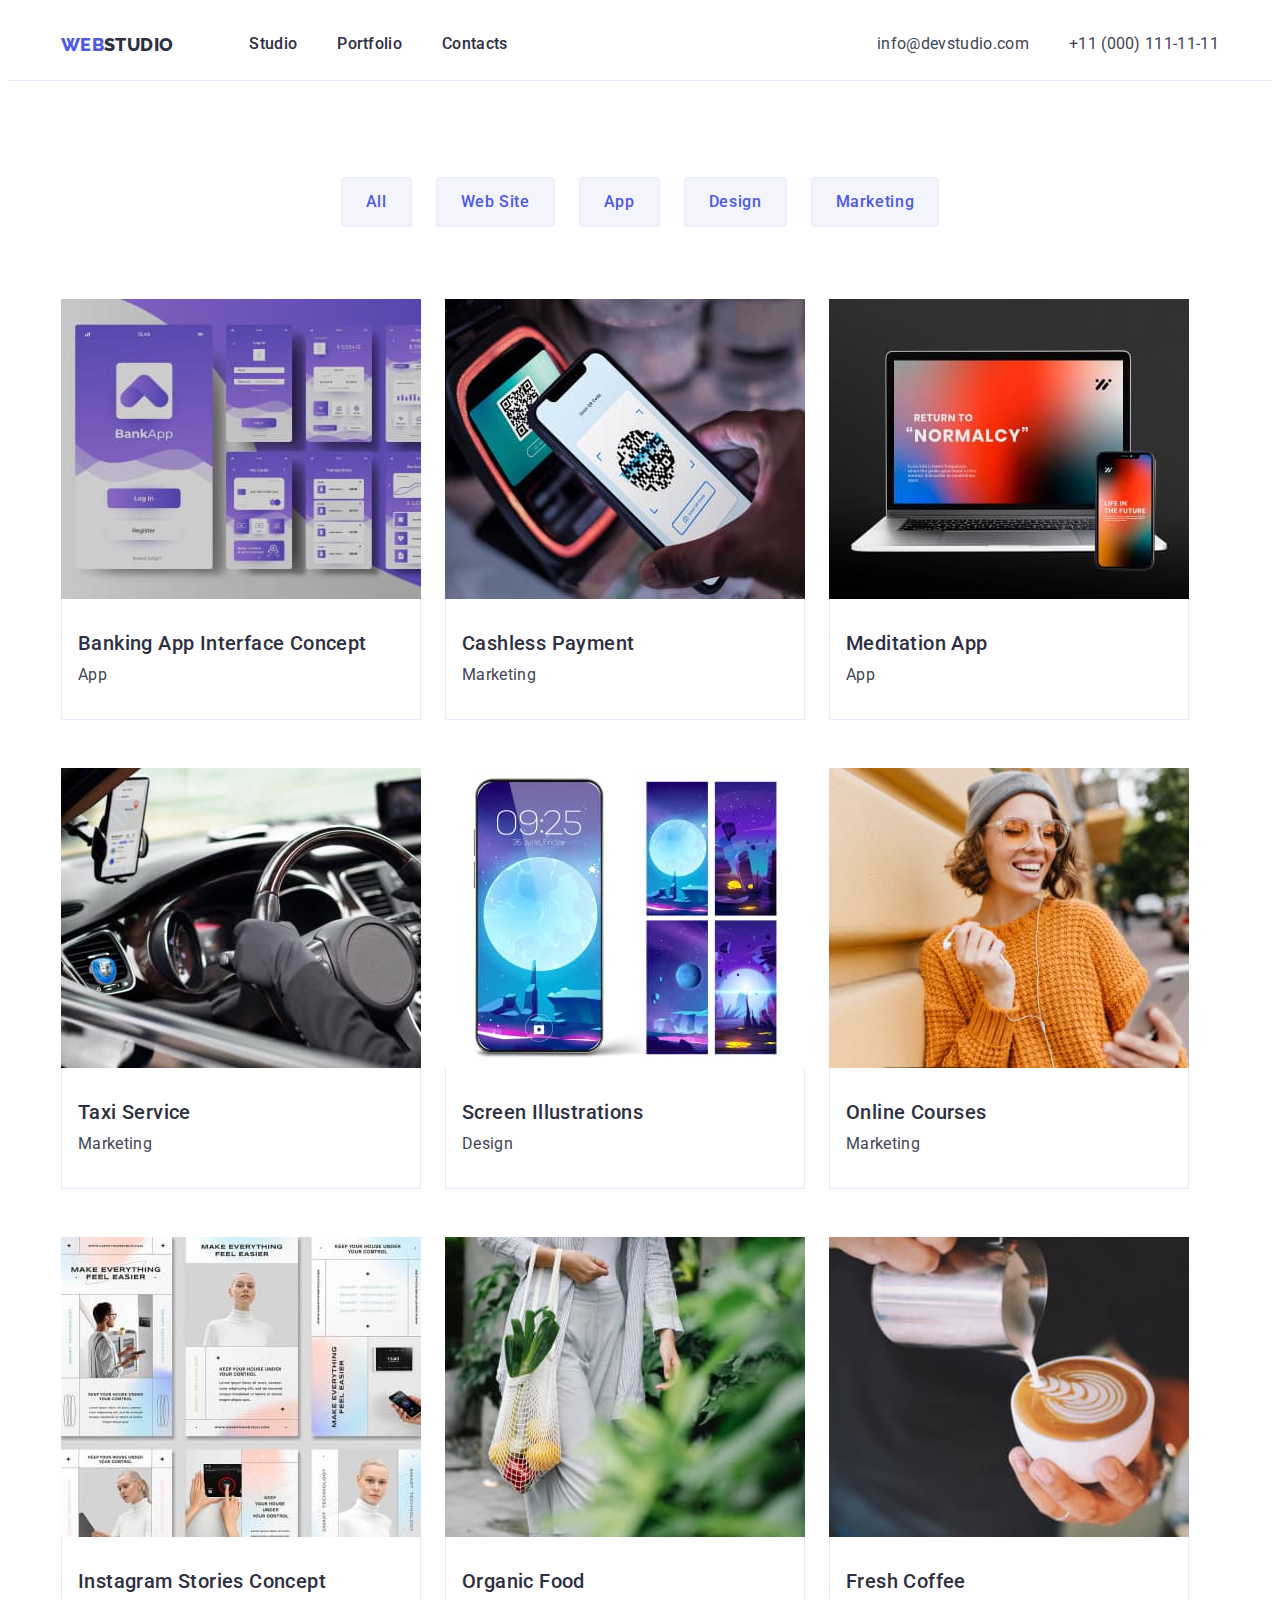
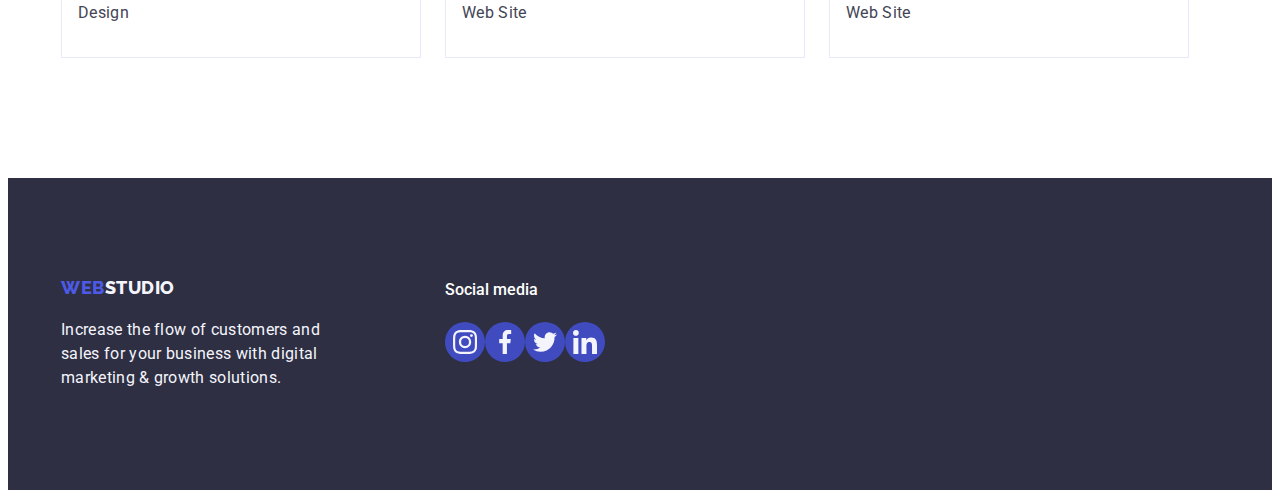
==== portfolio.html @ eec1f5e8 "Initial commit" ====
<!DOCTYPE html>
<html lang="en">
  <head>
    <meta charset="UTF-8" />
    <meta name="viewport" content="width=device-width, initial-scale=1.0" />
    <title>Portfolio</title>
    <link
      rel="stylesheet"
      href="https://cdnjs.cloudflare.com/ajax/libs/modern-normalize/2.0.0/modern-normalize.css"
      integrity="sha512-gA2Bvu0/hw4oj0Lp8ZHjK+o3S4BE5m8d/wNVy6ktKLhHKPpWLQwv9ixzuWirWOakoJqlBdePq2NhoCaUOQ5npQ=="
      crossorigin="anonymous"
      referrerpolicy="no-referrer"
    />
    <link rel="stylesheet" href="./css/styles.css" />
    <link rel="preconnect" href="https://fonts.googleapis.com" />
    <link rel="preconnect" href="https://fonts.gstatic.com" crossorigin />
    <link
      href="https://fonts.googleapis.com/css2?family=Raleway:wght@800&family=Roboto:wght@400;500;700;900&display=swap"
      rel="stylesheet"
    />
  </head>
  <body>
    <header class="header">
      <div class="container header-wrapper">
        <nav class="nav">
          <a href="./index.html" class="logo-header"
            ><span class="web">web</span>studio</a
          >
          <ul class="site-nav">
            <li><a class="link" href="./index.html">Studio</a></li>
            <li><a class="link" href="./portfolio.html">Portfolio</a></li>
            <li><a class="link" href="#">Contacts</a></li>
          </ul>
        </nav>
        <div class="contact-links">
          <address>
            <ul class="address">
              <li>
                <a class="contact" href="mailto:info@devstudio.com"
                  >info@devstudio.com</a
                >
              </li>
              <li>
                <a class="contact" href="tel:+110001111111"
                  >+11 (000) 111-11-11</a
                >
              </li>
            </ul>
          </address>
        </div>
      </div>
    </header>
    <main>
      <section class="portfolio-section">
        <div class="container">
          <h1 class="visually-hidden">portfolio</h1>
          <ul class="buttons">
            <li>
              <button class="filters" type="button">All</button>
            </li>
            <li>
              <button class="filters" type="button">Web Site</button>
            </li>
            <li>
              <button class="filters" type="button">App</button>
            </li>
            <li>
              <button class="filters" type="button">Design</button>
            </li>
            <li>
              <button class="filters" type="button">Marketing</button>
            </li>
          </ul>
          <ul class="card-set">
            <li class="item">
              <a href="" class="item-link">
                <img
                  src="images/img8.jpg"
                  alt="banking app"
                  width="360"
                  height="300"
                />
                <div class="projects">
                  <h3 class="project-name">Banking App Interface Concept</h3>
                  <p class="project-type">App</p>
                </div>
              </a>
            </li>
            <li class="item">
              <a href="" class="item-link">
                <img
                  src="images/img9.jpg"
                  alt="cashless payment by a smartphone"
                  width="360"
                  height="300"
                />
                <div class="projects">
                  <h3 class="project-name">Cashless Payment</h3>
                  <p class="project-type">Marketing</p>
                </div>
              </a>
            </li>
            <li class="item">
              <a href="" class="item-link">
                <img
                  src="images/img10.jpg"
                  alt="a laptop and a smartphone"
                  width="360"
                  height="300"
                />
                <div class="projects">
                  <h3 class="project-name">Meditation App</h3>
                  <p class="project-type">App</p>
                </div>
              </a>
            </li>
            <li class="item">
              <a href="" class="item-link">
                <img
                  src="images/img11.jpg"
                  alt="a steering wheel"
                  width="360"
                  height="300"
                />
                <div class="projects">
                  <h3 class="project-name">Taxi Service</h3>
                  <p class="project-type">Marketing</p>
                </div>
              </a>
            </li>
            <li class="item">
              <a href="" class="item-link">
                <img
                  src="images/img12.jpg"
                  alt="a smartphone screen illustrations"
                  width="360"
                  height="300"
                />
                <div class="projects">
                  <h3 class="project-name">Screen Illustrations</h3>
                  <p class="project-type">Design</p>
                </div>
              </a>
            </li>
            <li class="item">
              <a href="" class="item-link">
                <img
                  src="images/img13.jpg"
                  alt="a smiling woman holding a headphone and watching something on a smartphone"
                  width="360"
                  height="300"
                />
                <div class="projects">
                  <h3 class="project-name">Online Courses</h3>
                  <p class="project-type">Marketing</p>
                </div>
              </a>
            </li>
            <li class="item">
              <a href="" class="item-link">
                <img
                  src="images/img14.jpg"
                  alt="six examples of an instagram story"
                  width="360"
                  height="300"
                />
                <div class="projects">
                  <h3 class="project-name">Instagram Stories Concept</h3>
                  <p class="project-type">Design</p>
                </div>
              </a>
            </li>
            <li class="item">
              <a href="" class="item-link">
                <img
                  src="images/img15.jpg"
                  alt="a person holding a shopping bag with some veggies inside of it"
                  width="360"
                  height="300"
                />
                <div class="projects">
                  <h3 class="project-name">Organic Food</h3>
                  <p class="project-type">Web Site</p>
                </div>
              </a>
            </li>
            <li class="item">
              <a href="" class="item-link">
                <img
                  src="images/img16.jpg"
                  alt="a barista styling coffee"
                  width="360"
                  height="300"
                />
                <div class="projects">
                  <h3 class="project-name">Fresh Coffee</h3>
                  <p class="project-type">Web Site</p>
                </div>
              </a>
            </li>
          </ul>
        </div>
      </section>
    </main>
    <footer class="footer">
      <div class="container footer-div">
        <div class="footer-first-part">
          <a href="./index.html" class="logo-footer"
            ><span class="web">web</span>studio</a
          >
          <p class="text-footer">
            Increase the flow of customers and sales for your business with
            digital marketing & growth solutions.
          </p>
        </div>
        <div>
          <p class="header-footer">Social media</p>
          <ul class="footer-list">
            <li class="list-footer-item">
              <a class="footer-link" href="#">
                <svg
                  xmlns="http://www.w3.org/2000/svg"
                  width="24px"
                  height="24px"
                  class="icon-social-footer"
                >
                  <use href="./images/icons.svg#icon-instagram-2"></use></svg
              ></a>
            </li>
            <li class="list-footer-item">
              <a class="footer-link" href="#">
                <svg
                  xmlns="http://www.w3.org/2000/svg"
                  width="24px"
                  height="24px"
                  class="icon-social-footer"
                >
                  <use href="./images/icons.svg#icon-facebook-1"></use></svg
              ></a>
            </li>
            <li class="list-footer-item">
              <a class="footer-link" href="#">
                <svg
                  xmlns="http://www.w3.org/2000/svg"
                  width="24px"
                  height="24px"
                  class="icon-social-footer"
                >
                  <use href="./images/icons.svg#icon-twitter-1"></use></svg
              ></a>
            </li>
            <li class="list-footer-item">
              <a class="footer-link" href="#">
                <svg
                  xmlns="http://www.w3.org/2000/svg"
                  width="24px"
                  height="24px"
                  class="icon-social-footer"
                >
                  <use href="./images/icons.svg#icon-linkedin-1"></use></svg
              ></a>
            </li>
          </ul>
        </div>
      </div>
    </footer>
  </body>
</html>
---- css/styles.css ----
:root {
  --color-white: #ffffff;
  --color-navy-blue: #2e2f42;
  --color-iris: #4d5ae5;
  --color-ocean: #404bbf;
  --color-slate: #434455;
  --color-cloud: #f4f4fd;
  --color-cornflower: #e7e9fc;
  --color-green: #31d0aa;
  --color-light-slate: #8e8f99;
  --font-main: "Roboto", sans-serif;
  --font-logo: "Raleway", san-serif;
}

body {
  background-color: var(--color-white);
  font-family: var(--font-main);
  color: var(--color-slate);
}

h1,
h2,
h3,
h4,
h5,
h6,
p {
  margin: 0;
}

img {
  display: block;
  max-width: 100%;
  height: auto;
}

button {
  cursor: pointer;
  border: none;
  border-radius: 4px;
}

ul {
  list-style-type: none;
  padding-left: 0;
  margin: 0;
}

a {
  text-decoration: none;
  color: inherit;
}

.section {
  padding-top: 120px;
  padding-bottom: 120px;
}

.container {
  max-width: 1158px;
  margin: 0 auto;
  padding-inline: 15px;
}

.logo-header {
  color: var(--color-navy-blue);
  font-family: var(--font-logo);
  font-size: 18px;
  font-weight: 800;
  text-decoration: none;
  text-transform: uppercase;
  letter-spacing: 0.02em;
  display: inline-flex;
  align-items: center;
  margin-right: 76px;
}

.web {
  color: var(--color-iris);
}

.site-nav {
  display: inline-flex;
  align-items: flex-start;
  gap: 40px;
  padding: 24px 0;
}

.header {
  border-bottom: 1px solid var(--color-cornflower);
}

.header-wrapper {
  display: flex;
  align-items: center;
}

.header-wrapper > nav {
  display: flex;
}

.header-wrapper > nav > ul {
  display: flex;
}

.nav {
  display: flex;
  align-items: center;
}

.contact {
  color: var(--color-slate);
  font-size: 16px;
  line-height: 1.5;
  letter-spacing: 0.02em;
  font-style: normal;
}

.contact:hover,
.contact:focus {
  color: var(--color-ocean);
}

.address {
  display: flex;
  gap: 40px;
}

.contact-links {
  margin-left: auto;
}

.link {
  font-size: 16px;
  color: var(--color-navy-blue);
  font-weight: 500;
  letter-spacing: 0.02em;
  line-height: 1.5;
  padding: 24px 0;
}

.link:hover,
.link:focus {
  color: var(--color-ocean);
}

.first-section {
  background-color: var(--color-navy-blue);
  background-image: linear-gradient(
      rgba(46, 47, 66, 0.7),
      rgba(46, 47, 66, 0.7)
    ),
    url(../images/people-office.jpg);
  max-width: 1440px;
  background-position: center;
  background-repeat: no-repeat;
  text-align: center;
  padding: 188px 0;
  margin: 0 auto;
}

.header-primary {
  color: var(--color-white);
  font-size: 56px;
  font-weight: 700;
  line-height: 1.07;
  letter-spacing: 0.02em;
  max-width: 496px;
  margin: 0 auto;
  margin-bottom: 48px;
}

.button-main-page {
  font-family: inherit;
  background-color: var(--color-iris);
  color: var(--color-white);
  font-size: 16px;
  font-weight: 500;
  line-height: 1.5;
  letter-spacing: 0.04em;
  display: block;
  padding: 16px 32px;
  align-items: flex-start;
  gap: 10px;
  box-shadow: 0px 4px 4px 0px rgba(0, 0, 0, 0.15);
  min-width: 169px;
  height: 56px;
  margin: 0 auto;
}

.button-main-page:hover,
.button-main-page:focus {
  background-color: var(--color-ocean);
  color: var(--color-white);
}

.second-section {
  flex-shrink: 0;
}

.our-values {
  display: flex;
  justify-content: space-between;
  gap: 24px;
}

.our-values-list-item {
  width: 264px;
}

.icon-our-values {
  border-radius: 4px;
  background: var(--color-cloud);
  margin-bottom: 8px;
  height: 120px;
  display: flex;
  align-items: center;
  justify-content: center;
}

.header-tertiary {
  color: var(--color-navy-blue);
  font-size: 20px;
  font-weight: 500;
  line-height: 1.2;
  letter-spacing: 0.02em;
  gap: 8px;
  margin: 0 auto;
  margin-bottom: 8px;
}

.text {
  font-size: 16px;
  line-height: 1.5;
  letter-spacing: 0.02em;
}

.third-section {
  padding-top: 0;
}

.header-secondary {
  color: var(--color-navy-blue);
  font-size: 36px;
  font-weight: 700;
  line-height: 1.11;
  letter-spacing: 0.02em;
  text-transform: capitalize;
  text-align: center;
  margin: 0 auto;
  margin-bottom: 72px;
}

.header-secondary-list {
  display: flex;
  gap: 24px;
}

.photo {
  display: inline-flex;
  flex-direction: column;
  align-items: flex-start;
  gap: 24px;
}

.fourth-section {
  background-color: var(--color-cloud);
}

.name {
  color: var(--color-navy-blue);
  font-size: 20px;
  font-weight: 500;
  line-height: 1.2;
  letter-spacing: 0.02em;
  text-align: center;
  margin-bottom: 8px;
}

.profession {
  font-size: 16px;
  line-height: 1.5;
  letter-spacing: 0.02em;
  text-align: center;
  margin-bottom: 8px;
}

.team {
  display: flex;
  gap: 24px;
}

.card-content {
  padding: 32px 16px;
}

.employees {
  text-align: center;
  border-radius: 0px 0px 4px 4px;
  background: var(--color-white);
  box-shadow: 0px 2px 1px 0px rgba(46, 47, 66, 0.08),
    0px 1px 1px 0px rgba(46, 47, 66, 0.16),
    0px 1px 6px 0px rgba(46, 47, 66, 0.08);
}

.our-team-icons-ul {
  display: flex;
  justify-content: space-between;
  align-items: center;
  margin: 0 auto;
}

.icon-our-team {
  fill: var(--color-cloud);
  width: 16px;
  height: 16px;
}

.our-team-link {
  width: 40px;
  height: 40px;
  border-radius: 50%;
  background: var(--color-ocean);
  display: flex;
  align-items: center;
  justify-content: center;
}

.our-team-link:hover,
.our-team-link:focus {
  background: var(--color-green);
  fill: var(--color-cloud);
  border-radius: 50%;
}

.icons-customers {
  display: flex;
  gap: 24px;
}

.customers-icon {
  width: 104px;
  height: 56px;
}

.customers-icons-link {
  border: 1px solid var(--color-light-slate);
  border-radius: 4px;
  width: 168px;
  height: 88px;
  display: flex;
  align-items: center;
  justify-content: center;
  fill: var(--color-light-slate);
}

.customers-icons-link:focus,
.customers-icons-link:hover {
  fill: var(--color-ocean);
  border: 1px solid var(--color-ocean);
}

.footer {
  background-color: var(--color-navy-blue);
  padding: 100px 0;
}

.logo-footer {
  color: var(--color-cloud);
  font-family: var(--font-logo);
  font-size: 18px;
  font-weight: 800;
  line-height: 1.16;
  letter-spacing: 0.03em;
  text-decoration: none;
  text-transform: uppercase;
  display: inline-block;
  height: 24px;
  align-items: center;
  flex-shrink: 0;
  margin-bottom: 16px;
}

.text-footer {
  font-size: 16px;
  line-height: 1.5;
  color: var(--color-cloud);
  letter-spacing: 0.02em;
  width: 264px;
}

.header-footer {
  color: var(--color-white);
  font-weight: 500;
  line-height: 1.5;
  letter-spacing: 0.02;
  margin-bottom: 20px;
}

.footer-div {
  display: flex;
}

.footer-first-part {
  margin-right: 120px;
}

.footer-list {
  display: flex;
}

.list-footer-item {
  gap: 16px;
}

.icon-social-footer {
  fill: var(--color-cloud);
  width: 24px;
  height: 24px;
}

.footer-link {
  width: 40px;
  height: 40px;
  border-radius: 50%;
  background: var(--color-ocean);
  display: flex;
  align-items: center;
  justify-content: center;
}

.footer-link:hover,
.footer-link:focus {
  background: var(--color-green);
  border-radius: 50%;
  fill: var(--color-cloud);
}

.visually-hidden {
  position: absolute;
  width: 1px;
  height: 1px;
  margin: -1px;
  border: 0;
  padding: 0;

  white-space: nowrap;
  clip-path: inset(100%);
  clip: rect(0 0 0 0);
  overflow: hidden;
}

.portfolio-section {
  padding-top: 96px;
  padding-bottom: 120px;
}

.filters {
  background-color: var(--color-cloud);
  color: var(--color-iris);
  font-size: 16px;
  font-weight: 500;
  line-height: 1.5;
  letter-spacing: 0.04em;
  font-family: inherit;
  text-align: center;
  display: flex;
  padding: 12px 24px;
  align-items: flex-start;
  border: 1px solid var(--color-cornflower);
}

.filters:hover,
.filters:focus {
  color: var(--color-white);
  background-color: var(--color-ocean);
  border: 1px solid transparent;
  box-shadow: 0px 2px 2px 0px rgba(0, 0, 0, 0.12),
    0px 2px 1px 0px rgba(0, 0, 0, 0.08), 0px 3px 1px 0px rgba(0, 0, 0, 0.1);
}

.buttons {
  display: flex;
  gap: 24px;
  justify-content: center;
  margin-bottom: 72px;
}

.project-name {
  color: var(--color-navy-blue);
  font-size: 20px;
  font-weight: 500;
  line-height: 1.2;
  letter-spacing: 0.02em;
  margin-bottom: 8px;
}

.project-type {
  color: var(--color-slate);
  font-size: 16px;
  line-height: 1.5;
  letter-spacing: 0.02em;
}

.card-set {
  display: flex;
  flex-wrap: wrap;
  gap: 20px;
  column-gap: 24px;
  row-gap: 48px;
}

.item {
  width: calc((100%-48px) / 3);
}

.item-link {
  display: block;
}

.item-link:hover,
.item-link:focus {
  box-shadow: 0px 2px 1px 0px rgba(46, 47, 66, 0.08),
    0px 1px 1px 0px rgba(46, 47, 66, 0.16),
    0px 1px 6px 0px rgba(46, 47, 66, 0.08);
}

.projects {
  padding: 32px 16px;
  border: 1px solid var(--color-cornflower);
  border-top: none;
}
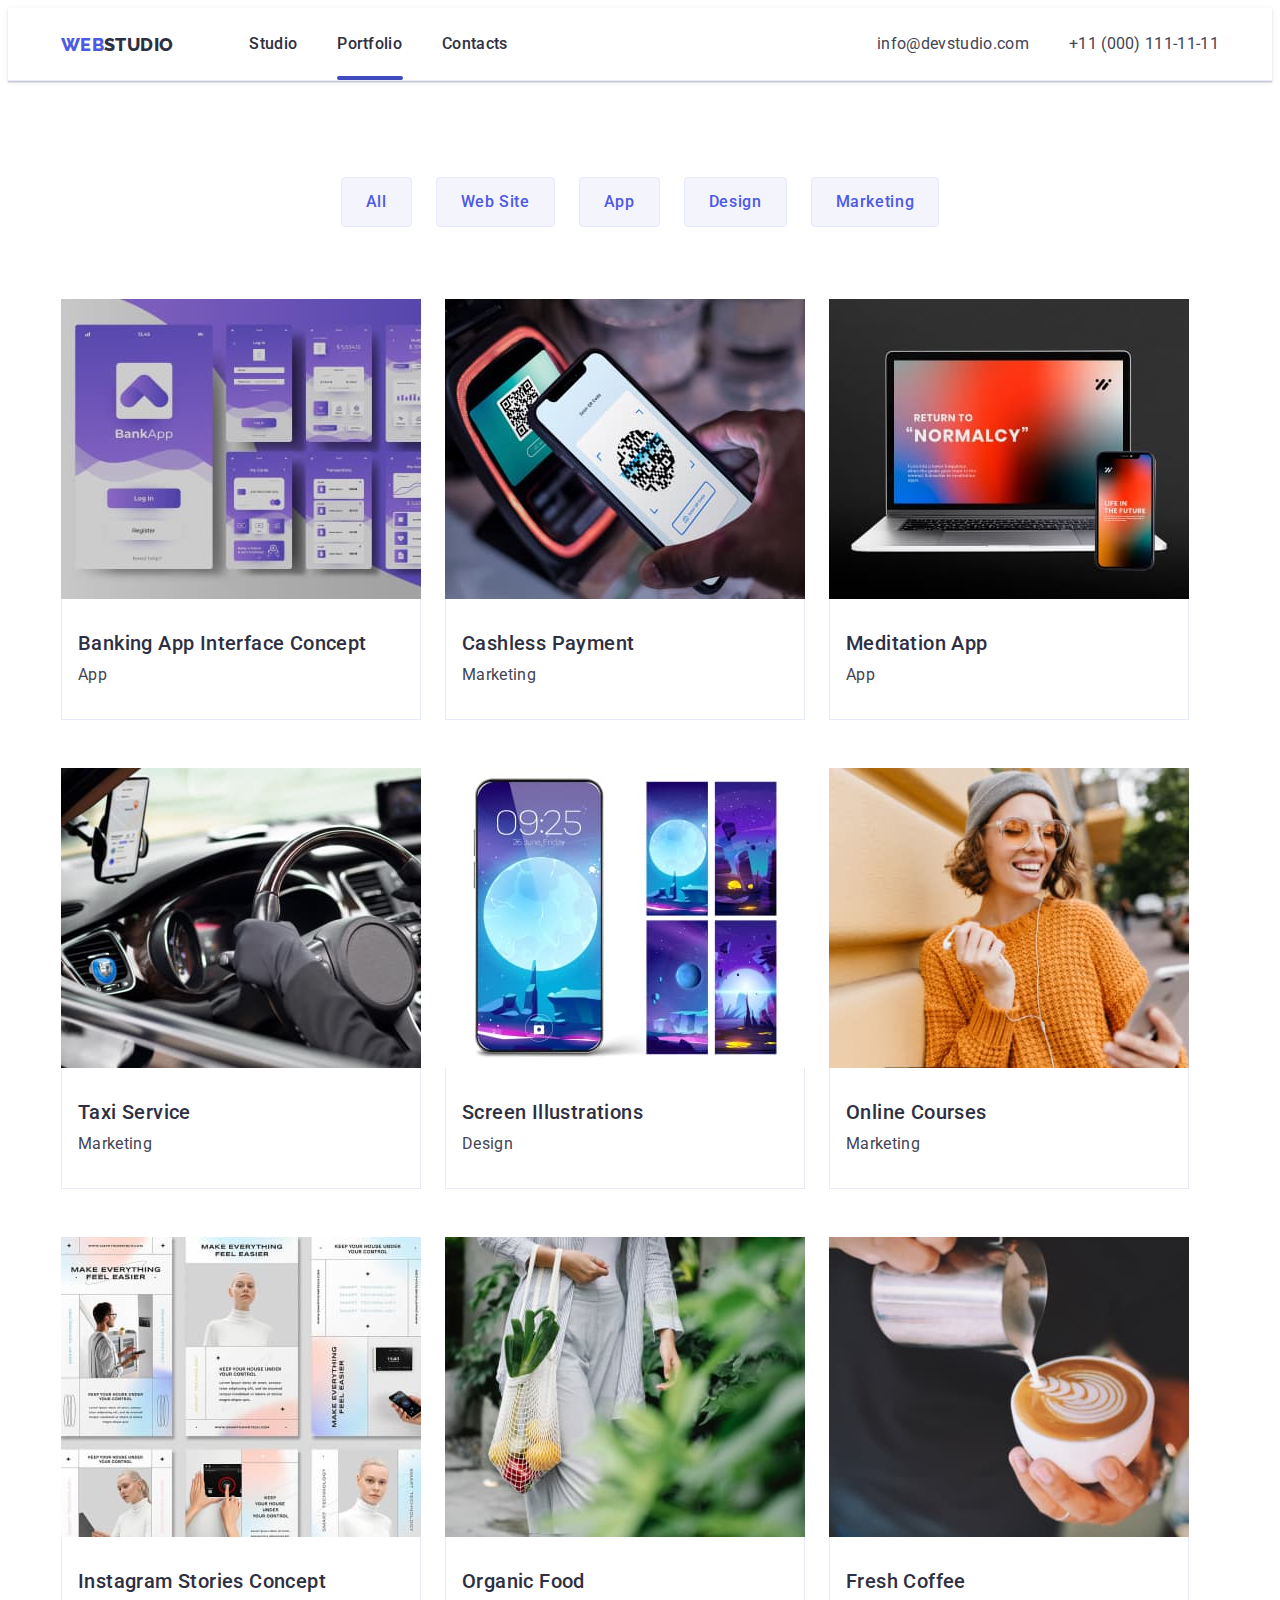
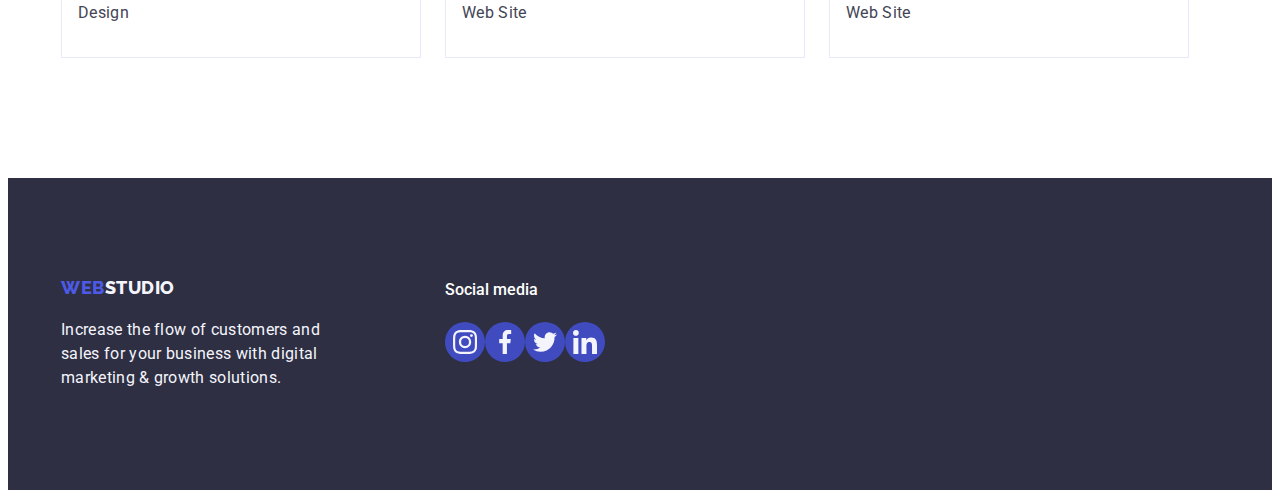
==== commit 61626f0c: "feat: init hw 5" ====
--- a/portfolio.html
+++ b/portfolio.html
@@ -28,7 +28,10 @@
           >
           <ul class="site-nav">
             <li><a class="link" href="./index.html">Studio</a></li>
-            <li><a class="link" href="./portfolio.html">Portfolio</a></li>
+            <li>
+              <a class="link" href="./portfolio.html">Portfolio</a>
+              <div class="underline-portfolio"></div>
+            </li>
             <li><a class="link" href="#">Contacts</a></li>
           </ul>
         </nav>
@@ -74,12 +77,21 @@
           <ul class="card-set">
             <li class="item">
               <a href="" class="item-link">
-                <img
-                  src="images/img8.jpg"
-                  alt="banking app"
-                  width="360"
-                  height="300"
-                />
+                <div class="card">
+                  <img
+                    src="images/img8.jpg"
+                    alt="banking app"
+                    width="360"
+                    height="300"
+                  />
+                  <div class="overlay">
+                    <p>
+                      14 Stylish and User-Friendly App Design Concepts · Task
+                      Manager App · Calorie Tracker App · Exotic Fruit Ecommerce
+                      App · Cloud Storage App
+                    </p>
+                  </div>
+                </div>
                 <div class="projects">
                   <h3 class="project-name">Banking App Interface Concept</h3>
                   <p class="project-type">App</p>
@@ -88,12 +100,21 @@
             </li>
             <li class="item">
               <a href="" class="item-link">
-                <img
-                  src="images/img9.jpg"
-                  alt="cashless payment by a smartphone"
-                  width="360"
-                  height="300"
-                />
+                <div class="card">
+                  <img
+                    src="images/img9.jpg"
+                    alt="cashless payment by a smartphone"
+                    width="360"
+                    height="300"
+                  />
+                  <div class="overlay">
+                    <p>
+                      14 Stylish and User-Friendly App Design Concepts · Task
+                      Manager App · Calorie Tracker App · Exotic Fruit Ecommerce
+                      App · Cloud Storage App
+                    </p>
+                  </div>
+                </div>
                 <div class="projects">
                   <h3 class="project-name">Cashless Payment</h3>
                   <p class="project-type">Marketing</p>
@@ -102,12 +123,21 @@
             </li>
             <li class="item">
               <a href="" class="item-link">
-                <img
-                  src="images/img10.jpg"
-                  alt="a laptop and a smartphone"
-                  width="360"
-                  height="300"
-                />
+                <div class="card">
+                  <img
+                    src="images/img10.jpg"
+                    alt="a laptop and a smartphone"
+                    width="360"
+                    height="300"
+                  />
+                  <div class="overlay">
+                    <p>
+                      14 Stylish and User-Friendly App Design Concepts · Task
+                      Manager App · Calorie Tracker App · Exotic Fruit Ecommerce
+                      App · Cloud Storage App
+                    </p>
+                  </div>
+                </div>
                 <div class="projects">
                   <h3 class="project-name">Meditation App</h3>
                   <p class="project-type">App</p>
@@ -116,12 +146,21 @@
             </li>
             <li class="item">
               <a href="" class="item-link">
-                <img
-                  src="images/img11.jpg"
-                  alt="a steering wheel"
-                  width="360"
-                  height="300"
-                />
+                <div class="card">
+                  <img
+                    src="images/img11.jpg"
+                    alt="a steering wheel"
+                    width="360"
+                    height="300"
+                  />
+                  <div class="overlay">
+                    <p>
+                      14 Stylish and User-Friendly App Design Concepts · Task
+                      Manager App · Calorie Tracker App · Exotic Fruit Ecommerce
+                      App · Cloud Storage App
+                    </p>
+                  </div>
+                </div>
                 <div class="projects">
                   <h3 class="project-name">Taxi Service</h3>
                   <p class="project-type">Marketing</p>
@@ -130,12 +169,21 @@
             </li>
             <li class="item">
               <a href="" class="item-link">
-                <img
-                  src="images/img12.jpg"
-                  alt="a smartphone screen illustrations"
-                  width="360"
-                  height="300"
-                />
+                <div class="card">
+                  <img
+                    src="images/img12.jpg"
+                    alt="a smartphone screen illustrations"
+                    width="360"
+                    height="300"
+                  />
+                  <div class="overlay">
+                    <p>
+                      14 Stylish and User-Friendly App Design Concepts · Task
+                      Manager App · Calorie Tracker App · Exotic Fruit Ecommerce
+                      App · Cloud Storage App
+                    </p>
+                  </div>
+                </div>
                 <div class="projects">
                   <h3 class="project-name">Screen Illustrations</h3>
                   <p class="project-type">Design</p>
@@ -144,12 +192,21 @@
             </li>
             <li class="item">
               <a href="" class="item-link">
-                <img
-                  src="images/img13.jpg"
-                  alt="a smiling woman holding a headphone and watching something on a smartphone"
-                  width="360"
-                  height="300"
-                />
+                <div class="card">
+                  <img
+                    src="images/img13.jpg"
+                    alt="a smiling woman holding a headphone and watching something on a smartphone"
+                    width="360"
+                    height="300"
+                  />
+                  <div class="overlay">
+                    <p>
+                      14 Stylish and User-Friendly App Design Concepts · Task
+                      Manager App · Calorie Tracker App · Exotic Fruit Ecommerce
+                      App · Cloud Storage App
+                    </p>
+                  </div>
+                </div>
                 <div class="projects">
                   <h3 class="project-name">Online Courses</h3>
                   <p class="project-type">Marketing</p>
@@ -158,12 +215,21 @@
             </li>
             <li class="item">
               <a href="" class="item-link">
-                <img
-                  src="images/img14.jpg"
-                  alt="six examples of an instagram story"
-                  width="360"
-                  height="300"
-                />
+                <div class="card">
+                  <img
+                    src="images/img14.jpg"
+                    alt="six examples of an instagram story"
+                    width="360"
+                    height="300"
+                  />
+                  <div class="overlay">
+                    <p>
+                      14 Stylish and User-Friendly App Design Concepts · Task
+                      Manager App · Calorie Tracker App · Exotic Fruit Ecommerce
+                      App · Cloud Storage App
+                    </p>
+                  </div>
+                </div>
                 <div class="projects">
                   <h3 class="project-name">Instagram Stories Concept</h3>
                   <p class="project-type">Design</p>
@@ -172,12 +238,21 @@
             </li>
             <li class="item">
               <a href="" class="item-link">
-                <img
-                  src="images/img15.jpg"
-                  alt="a person holding a shopping bag with some veggies inside of it"
-                  width="360"
-                  height="300"
-                />
+                <div class="card">
+                  <img
+                    src="images/img15.jpg"
+                    alt="a person holding a shopping bag with some veggies inside of it"
+                    width="360"
+                    height="300"
+                  />
+                  <div class="overlay">
+                    <p>
+                      14 Stylish and User-Friendly App Design Concepts · Task
+                      Manager App · Calorie Tracker App · Exotic Fruit Ecommerce
+                      App · Cloud Storage App
+                    </p>
+                  </div>
+                </div>
                 <div class="projects">
                   <h3 class="project-name">Organic Food</h3>
                   <p class="project-type">Web Site</p>
@@ -186,12 +261,21 @@
             </li>
             <li class="item">
               <a href="" class="item-link">
-                <img
-                  src="images/img16.jpg"
-                  alt="a barista styling coffee"
-                  width="360"
-                  height="300"
-                />
+                <div class="card">
+                  <img
+                    src="images/img16.jpg"
+                    alt="a barista styling coffee"
+                    width="360"
+                    height="300"
+                  />
+                  <div class="overlay">
+                    <p>
+                      14 Stylish and User-Friendly App Design Concepts · Task
+                      Manager App · Calorie Tracker App · Exotic Fruit Ecommerce
+                      App · Cloud Storage App
+                    </p>
+                  </div>
+                </div>
                 <div class="projects">
                   <h3 class="project-name">Fresh Coffee</h3>
                   <p class="project-type">Web Site</p>
--- a/css/styles.css
+++ b/css/styles.css
@@ -8,8 +8,9 @@
   --color-cornflower: #e7e9fc;
   --color-green: #31d0aa;
   --color-light-slate: #8e8f99;
+  --color-dairy: #fcfcfc;
   --font-main: "Roboto", sans-serif;
-  --font-logo: "Raleway", san-serif;
+  --font-logo: "Raleway", sans-serif;
 }
 
 body {
@@ -88,6 +89,9 @@
 
 .header {
   border-bottom: 1px solid var(--color-cornflower);
+  box-shadow: 0px 1px 6px 0px rgba(46, 47, 66, 0.08),
+    0px 1px 1px 0px rgba(46, 47, 66, 0.16),
+    0px 2px 1px 0px rgba(46, 47, 66, 0.08);
 }
 
 .header-wrapper {
@@ -119,6 +123,8 @@
 .contact:hover,
 .contact:focus {
   color: var(--color-ocean);
+  transition-duration: 250ms;
+  transition-timing-function: cubic-bezier(0.4, 0, 0.2, 1);
 }
 
 .address {
@@ -142,6 +148,8 @@
 .link:hover,
 .link:focus {
   color: var(--color-ocean);
+  transition-duration: 250ms;
+  transition-timing-function: cubic-bezier(0.4, 0, 0.2, 1);
 }
 
 .first-section {
@@ -192,6 +200,8 @@
 .button-main-page:focus {
   background-color: var(--color-ocean);
   color: var(--color-white);
+  transition-duration: 250ms;
+  transition-timing-function: cubic-bezier(0.4, 0, 0.2, 1);
 }
 
 .second-section {
@@ -331,6 +341,8 @@
   background: var(--color-green);
   fill: var(--color-cloud);
   border-radius: 50%;
+  transition-duration: 250ms;
+  transition-timing-function: cubic-bezier(0.4, 0, 0.2, 1);
 }
 
 .icons-customers {
@@ -358,6 +370,8 @@
 .customers-icons-link:hover {
   fill: var(--color-ocean);
   border: 1px solid var(--color-ocean);
+  transition-duration: 250ms;
+  transition-timing-function: cubic-bezier(0.4, 0, 0.2, 1);
 }
 
 .footer {
@@ -434,6 +448,8 @@
   background: var(--color-green);
   border-radius: 50%;
   fill: var(--color-cloud);
+  transition-duration: 250ms;
+  transition-timing-function: cubic-bezier(0.4, 0, 0.2, 1);
 }
 
 .visually-hidden {
@@ -477,6 +493,8 @@
   border: 1px solid transparent;
   box-shadow: 0px 2px 2px 0px rgba(0, 0, 0, 0.12),
     0px 2px 1px 0px rgba(0, 0, 0, 0.08), 0px 3px 1px 0px rgba(0, 0, 0, 0.1);
+  transition-duration: 250ms;
+  transition-timing-function: cubic-bezier(0.4, 0, 0.2, 1);
 }
 
 .buttons {
@@ -518,11 +536,13 @@
   display: block;
 }
 
-.item-link:hover,
-.item-link:focus {
+.item:hover,
+.item:focus {
   box-shadow: 0px 2px 1px 0px rgba(46, 47, 66, 0.08),
     0px 1px 1px 0px rgba(46, 47, 66, 0.16),
     0px 1px 6px 0px rgba(46, 47, 66, 0.08);
+  transition-duration: 250ms;
+  transition-timing-function: cubic-bezier(0.4, 0, 0.2, 1);
 }
 
 .projects {
@@ -530,3 +550,122 @@
   border: 1px solid var(--color-cornflower);
   border-top: none;
 }
+
+.backdrop {
+  display: flex;
+  background-color: rgba(46, 47, 66, 0.4);
+  position: fixed;
+  left: 0;
+  right: 0;
+  top: 0;
+  bottom: 0;
+  z-index: 1;
+  transform: scale(1);
+  transition-duration: 250ms;
+  transition-timing-function: cubic-bezier(0.4, 0, 0.2, 1);
+}
+
+.is-hidden {
+  visibility: hidden;
+  opacity: 0;
+  transform: scale(0);
+  pointer-events: none;
+}
+
+.modal-close {
+  position: absolute;
+  cursor: pointer;
+  top: 8px;
+  right: 8px;
+  width: 24px;
+  height: 24px;
+  border-radius: 50%;
+  border: 1px solid rgba(0, 0, 0, 0.1);
+  background-color: var(--color-cornflower);
+}
+
+.modal {
+  position: relative;
+  background: var(--color-dairy);
+  box-shadow: 0px 2px 1px 0px rgba(0, 0, 0, 0.2),
+    0px 1px 3px 0px rgba(0, 0, 0, 0.12), 0px 1px 1px 0px rgba(0, 0, 0, 0.14);
+  border-radius: 4px;
+  width: 408px;
+  height: 584px;
+  cursor: auto;
+  margin: auto;
+}
+
+.underline {
+  position: relative;
+  top: 20px;
+}
+
+.underline::after {
+  content: "";
+  position: absolute;
+  left: 0px;
+  display: block;
+  width: 48px;
+  height: 4px;
+  background-color: var(--color-ocean);
+  border-radius: 2px;
+}
+
+.underline-portfolio {
+  position: relative;
+  top: 20px;
+}
+
+.underline-portfolio::after {
+  content: "";
+  position: absolute;
+  left: 0px;
+  display: block;
+  width: 66px;
+  height: 4px;
+  background-color: var(--color-ocean);
+  border-radius: 2px;
+}
+
+.card {
+  position: relative;
+  margin: 0 auto;
+  overflow: hidden;
+}
+
+.overlay {
+  position: absolute;
+  top: 0;
+  left: 0;
+  width: 100%;
+  height: 100%;
+  background-color: var(--color-iris);
+  transform: translateY(100%);
+  transition-duration: 250ms;
+  transition-timing-function: cubic-bezier(0.4, 0, 0.2, 1);
+}
+
+.item:hover .overlay {
+  transform: translateY(0);
+  transition-duration: 250ms;
+  transition-timing-function: cubic-bezier(0.4, 0, 0.2, 1);
+}
+
+.item-link:focus .overlay {
+  transform: translateY(0);
+  transition-duration: 250ms;
+  transition-timing-function: cubic-bezier(0.4, 0, 0.2, 1);
+}
+
+.overlay p {
+  color: var(--color-cloud);
+  margin: 0 auto;
+  font-size: 16px;
+  line-height: 1.5;
+  text-align: left;
+  vertical-align: top;
+  letter-spacing: 0.02;
+  padding-inline: 32px;
+  padding-top: 40px;
+}
